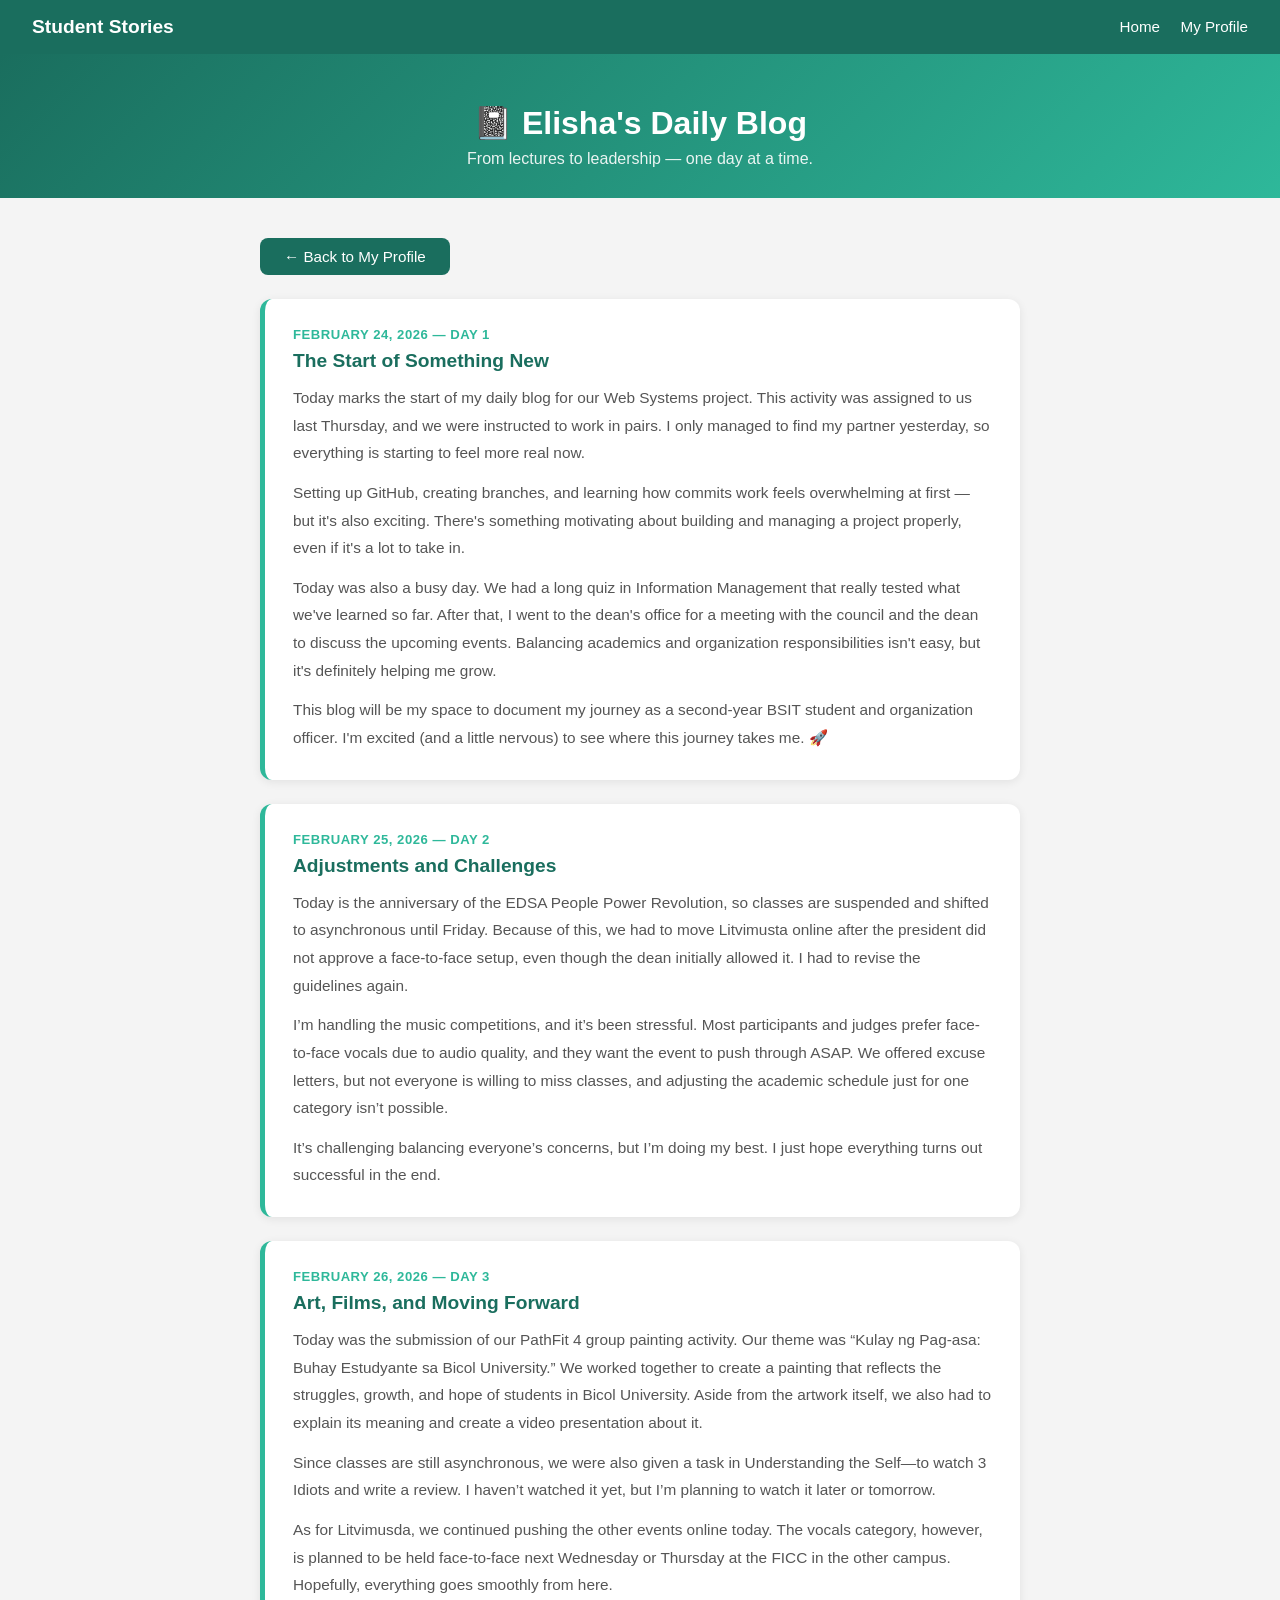
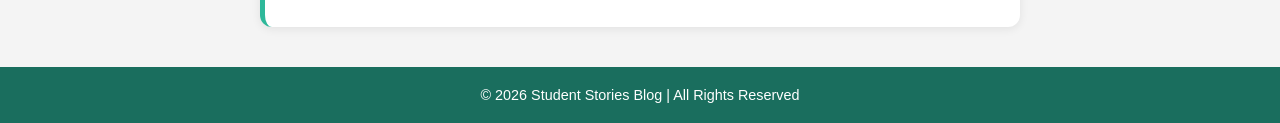
==== blog.html @ 9746ba81 "Update blog.html" ====
<!DOCTYPE html>
<html lang="en">
<head>
    <meta charset="UTF-8">
    <title>Elisha's Daily Blog</title>
    <meta name="viewport" content="width=device-width, initial-scale=1.0">
    <link rel="stylesheet" href="style.css">
    <style>
        * { box-sizing: border-box; margin: 0; padding: 0; }
        body { font-family: 'Segoe UI', sans-serif; background: #f4f4f4; color: #333; }

        header {
            background: #1a6e5e;
            color: white;
            display: flex;
            justify-content: space-between;
            align-items: center;
            padding: 16px 32px;
        }
        header .logo { font-weight: bold; font-size: 1.2rem; }
        header nav a { color: white; text-decoration: none; font-size: 0.95rem; margin-left: 16px; }

        .blog-hero {
            background: linear-gradient(135deg, #1a6e5e, #2eb89a);
            color: white;
            text-align: center;
            padding: 50px 20px 30px;
        }
        .blog-hero h1 { font-size: 2rem; margin-bottom: 8px; }
        .blog-hero p { font-size: 1rem; opacity: 0.9; }

        .blog-content {
            max-width: 800px;
            margin: 40px auto;
            padding: 0 20px;
        }

        .back-btn {
            display: inline-block;
            margin-bottom: 24px;
            background: #1a6e5e;
            color: white;
            padding: 10px 24px;
            border-radius: 8px;
            text-decoration: none;
            font-size: 0.95rem;
        }
        .back-btn:hover { background: #2eb89a; }

        .entry {
            background: white;
            border-radius: 12px;
            padding: 28px;
            margin-bottom: 24px;
            box-shadow: 0 2px 10px rgba(0,0,0,0.08);
            border-left: 5px solid #2eb89a;
        }
        .entry-date {
            font-size: 0.82rem;
            color: #2eb89a;
            font-weight: 600;
            text-transform: uppercase;
            letter-spacing: 0.5px;
            margin-bottom: 8px;
        }
        .entry h2 {
            font-size: 1.2rem;
            color: #1a6e5e;
            margin-bottom: 12px;
        }
        .entry p {
            color: #555;
            line-height: 1.8;
            font-size: 0.96rem;
            margin-bottom: 12px;
        }
        .entry p:last-child { margin-bottom: 0; }

        footer {
            background: #1a6e5e;
            color: white;
            text-align: center;
            padding: 20px;
            font-size: 0.9rem;
            margin-top: 40px;
        }
    </style>
</head>
<body>

    <header>
        <div class="logo">Student Stories</div>
        <nav>
            <a href="index.html">Home</a>
            <a href="student2.html">My Profile</a>
        </nav>
    </header>

    <section class="blog-hero">
        <h1>📓 Elisha's Daily Blog</h1>
        <p>From lectures to leadership — one day at a time.</p>
    </section>

    <div class="blog-content">

        <a href="student2.html" class="back-btn">← Back to My Profile</a>

        <!-- Entry 1 -->
        <div class="entry">
            <div class="entry-date">February 24, 2026 — Day 1</div>
            <h2>The Start of Something New</h2>
            <p>Today marks the start of my daily blog for our Web Systems project. This activity was assigned to us last Thursday, and we were instructed to work in pairs. I only managed to find my partner yesterday, so everything is starting to feel more real now.</p>
            <p>Setting up GitHub, creating branches, and learning how commits work feels overwhelming at first — but it's also exciting. There's something motivating about building and managing a project properly, even if it's a lot to take in.</p>
            <p>Today was also a busy day. We had a long quiz in Information Management that really tested what we've learned so far. After that, I went to the dean's office for a meeting with the council and the dean to discuss the upcoming events. Balancing academics and organization responsibilities isn't easy, but it's definitely helping me grow.</p>
            <p>This blog will be my space to document my journey as a second-year BSIT student and organization officer. I'm excited (and a little nervous) to see where this journey takes me. 🚀</p>
        </div>

        <!-- Entry 2 -->
        <div class="entry">
            <div class="entry-date">February 25, 2026 — Day 2</div>
            <h2>Adjustments and Challenges</h2>
            <p>Today is the anniversary of the EDSA People Power Revolution, so classes are suspended and shifted to asynchronous until Friday. Because of this, we had to move Litvimusta online after the president did not approve a face-to-face setup, even though the dean initially allowed it. I had to revise the guidelines again.</p>
            <p>I’m handling the music competitions, and it’s been stressful. Most participants and judges prefer face-to-face vocals due to audio quality, and they want the event to push through ASAP. We offered excuse letters, but not everyone is willing to miss classes, and adjusting the academic schedule just for one category isn’t possible.</p>
            <p>It’s challenging balancing everyone’s concerns, but I’m doing my best. I just hope everything turns out successful in the end.</p>
        </div>

        <!-- Entry 3 -->
        <div class="entry">
            <div class="entry-date">February 26, 2026 — Day 3</div>
            <h2>Art, Films, and Moving Forward</h2>
            <p>Today was the submission of our PathFit 4 group painting activity. Our theme was “Kulay ng Pag-asa: Buhay Estudyante sa Bicol University.” We worked together to create a painting that reflects the struggles, growth, and hope of students in Bicol University. Aside from the artwork itself, we also had to explain its meaning and create a video presentation about it.</p>
            <p>Since classes are still asynchronous, we were also given a task in Understanding the Self—to watch 3 Idiots and write a review. I haven’t watched it yet, but I’m planning to watch it later or tomorrow.</p>
            <p>As for Litvimusda, we continued pushing the other events online today. The vocals category, however, is planned to be held face-to-face next Wednesday or Thursday at the FICC in the other campus. Hopefully, everything goes smoothly from here.</p>
        </div>
    </div>

    <footer>
        <p>© 2026 Student Stories Blog | All Rights Reserved</p>
    </footer>

</body>
</html>
---- style.css ----
* {
    margin: 0;
    padding: 0;
    box-sizing: border-box;
}

body {
    font-family: 'Segoe UI', sans-serif;
    background: #f5f7fa;
    color: #333;
}

/* Header */
header {
    background: #0f766e;
    color: white;
    display: flex;
    justify-content: space-between;
    align-items: center;
    padding: 15px 8%;
}

.logo {
    font-size: 20px;
    font-weight: bold;
}

nav a {
    color: white;
    text-decoration: none;
    margin-left: 20px;
}

/* Hero */
.hero {
    background: linear-gradient(to right, #0f766e, #14b8a6);
    color: white;
    text-align: center;
    padding: 80px 20px;
}

.hero h1 {
    font-size: 40px;
    margin-bottom: 15px;
}

/* Cards */
.cards {
    display: flex;
    justify-content: center;
    gap: 30px;
    padding: 50px 8%;
    flex-wrap: wrap;
}

.card {
    background: white;
    width: 320px;
    border-radius: 10px;
    overflow: hidden;
    box-shadow: 0 5px 15px rgba(0,0,0,0.1);
    transition: 0.3s;
}

.card:hover {
    transform: translateY(-5px);
}

.card img {
    width: 100%;
    height: 200px;
    object-fit: cover;
}

.card-content {
    padding: 20px;
}

.card-content h2 {
    font-size: 18px;
    margin-bottom: 10px;
}

.card-content p {
    font-size: 14px;
    margin-bottom: 15px;
}

.btn {
    display: inline-block;
    padding: 8px 15px;
    background: #0f766e;
    color: white;
    text-decoration: none;
    border-radius: 5px;
}

/* Blog Page */
.blog {
    max-width: 800px;
    margin: 50px auto;
    padding: 20px;
}

.blog-image {
    width: 100%;
    border-radius: 10px;
    margin-bottom: 20px;
}

.blog h1 {
    margin-bottom: 10px;
}

.date {
    color: gray;
    font-size: 14px;
    margin-bottom: 20px;
}

/* Footer */
footer {
    text-align: center;
    padding: 20px;
    background: #0f766e;
    color: white;
    margin-top: 50px;
}

/* Responsive */
@media (max-width: 768px) {

    header {
        flex-direction: column;
        text-align: center;
    }

    .hero h1 {
        font-size: 28px;
    }

    .cards {
        flex-direction: column;
        align-items: center;
    }

    .card {
        width: 90%;
    }
}
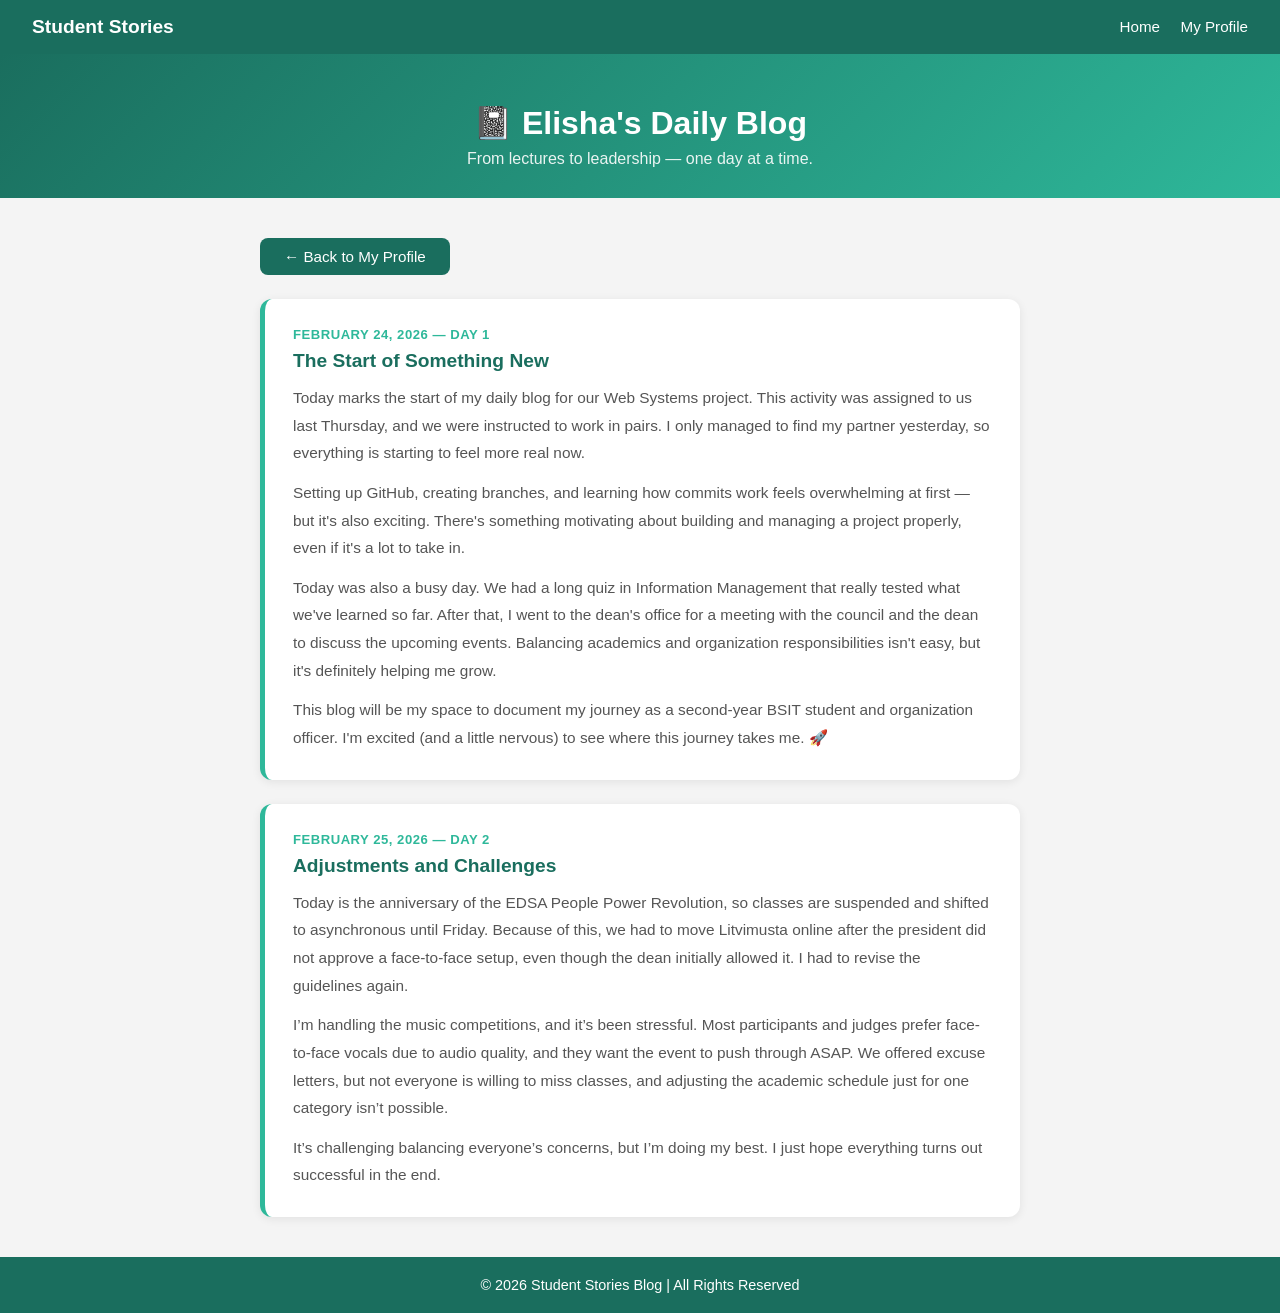
==== commit 8fdee4a0: "Update blog.html" ====
--- a/blog.html
+++ b/blog.html
@@ -124,14 +124,6 @@
             <p>It’s challenging balancing everyone’s concerns, but I’m doing my best. I just hope everything turns out successful in the end.</p>
         </div>
 
-        <!-- Entry 3 -->
-        <div class="entry">
-            <div class="entry-date">February 26, 2026 — Day 3</div>
-            <h2>Art, Films, and Moving Forward</h2>
-            <p>Today was the submission of our PathFit 4 group painting activity. Our theme was “Kulay ng Pag-asa: Buhay Estudyante sa Bicol University.” We worked together to create a painting that reflects the struggles, growth, and hope of students in Bicol University. Aside from the artwork itself, we also had to explain its meaning and create a video presentation about it.</p>
-            <p>Since classes are still asynchronous, we were also given a task in Understanding the Self—to watch 3 Idiots and write a review. I haven’t watched it yet, but I’m planning to watch it later or tomorrow.</p>
-            <p>As for Litvimusda, we continued pushing the other events online today. The vocals category, however, is planned to be held face-to-face next Wednesday or Thursday at the FICC in the other campus. Hopefully, everything goes smoothly from here.</p>
-        </div>
     </div>
 
     <footer>
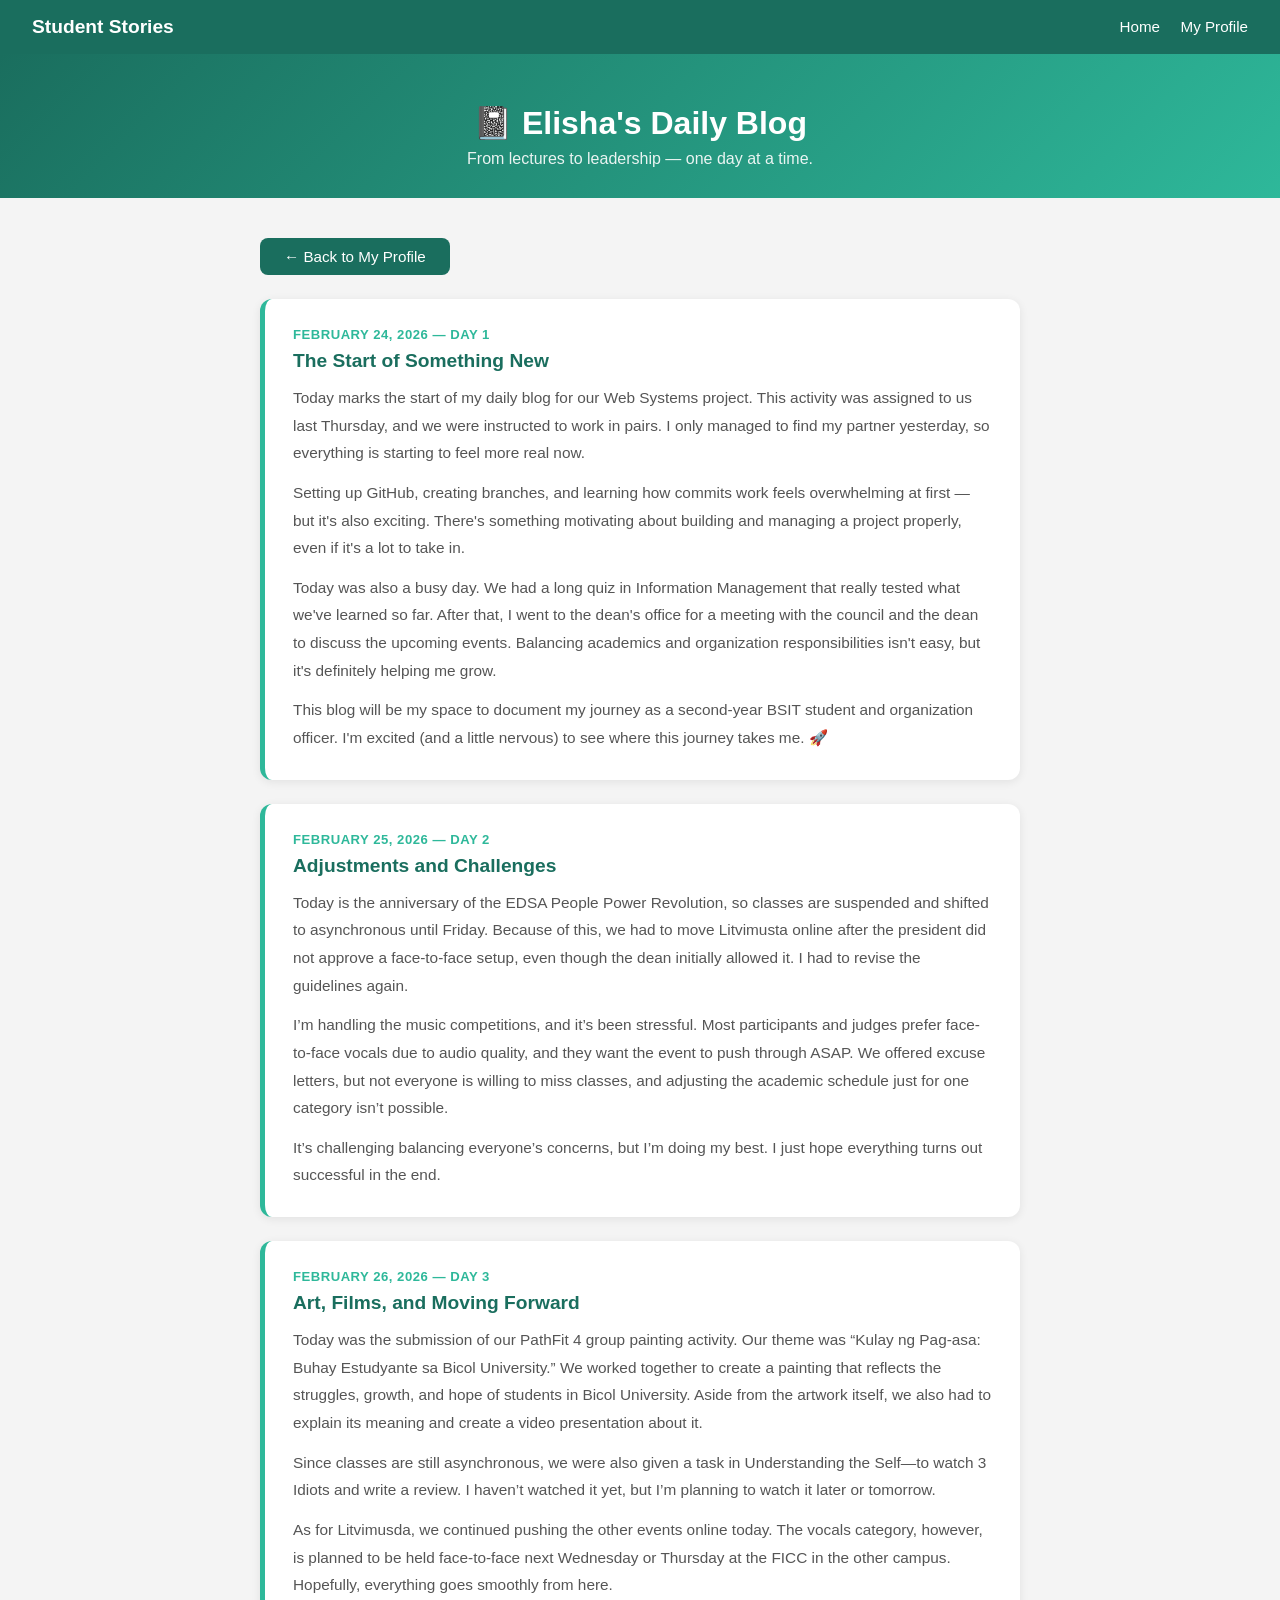
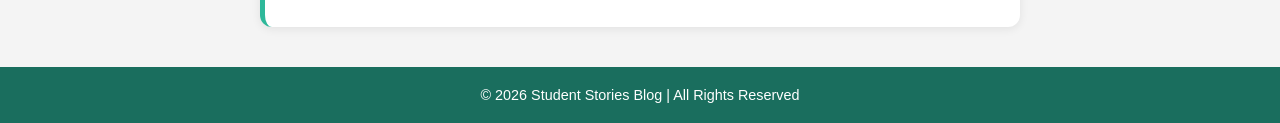
==== commit 89be558e: "Day 3 blog entry - February 26" ====
--- a/blog.html
+++ b/blog.html
@@ -124,6 +124,14 @@
             <p>It’s challenging balancing everyone’s concerns, but I’m doing my best. I just hope everything turns out successful in the end.</p>
         </div>
 
+        <!-- Entry 3 -->
+        <div class="entry">
+            <div class="entry-date">February 26, 2026 — Day 3</div>
+            <h2>Art, Films, and Moving Forward</h2>
+            <p>Today was the submission of our PathFit 4 group painting activity. Our theme was “Kulay ng Pag-asa: Buhay Estudyante sa Bicol University.” We worked together to create a painting that reflects the struggles, growth, and hope of students in Bicol University. Aside from the artwork itself, we also had to explain its meaning and create a video presentation about it.</p>
+            <p>Since classes are still asynchronous, we were also given a task in Understanding the Self—to watch 3 Idiots and write a review. I haven’t watched it yet, but I’m planning to watch it later or tomorrow.</p>
+            <p>As for Litvimusda, we continued pushing the other events online today. The vocals category, however, is planned to be held face-to-face next Wednesday or Thursday at the FICC in the other campus. Hopefully, everything goes smoothly from here.</p>
+        </div>
     </div>
 
     <footer>
@@ -131,4 +139,4 @@
     </footer>
 
 </body>
-</html>
+</html>
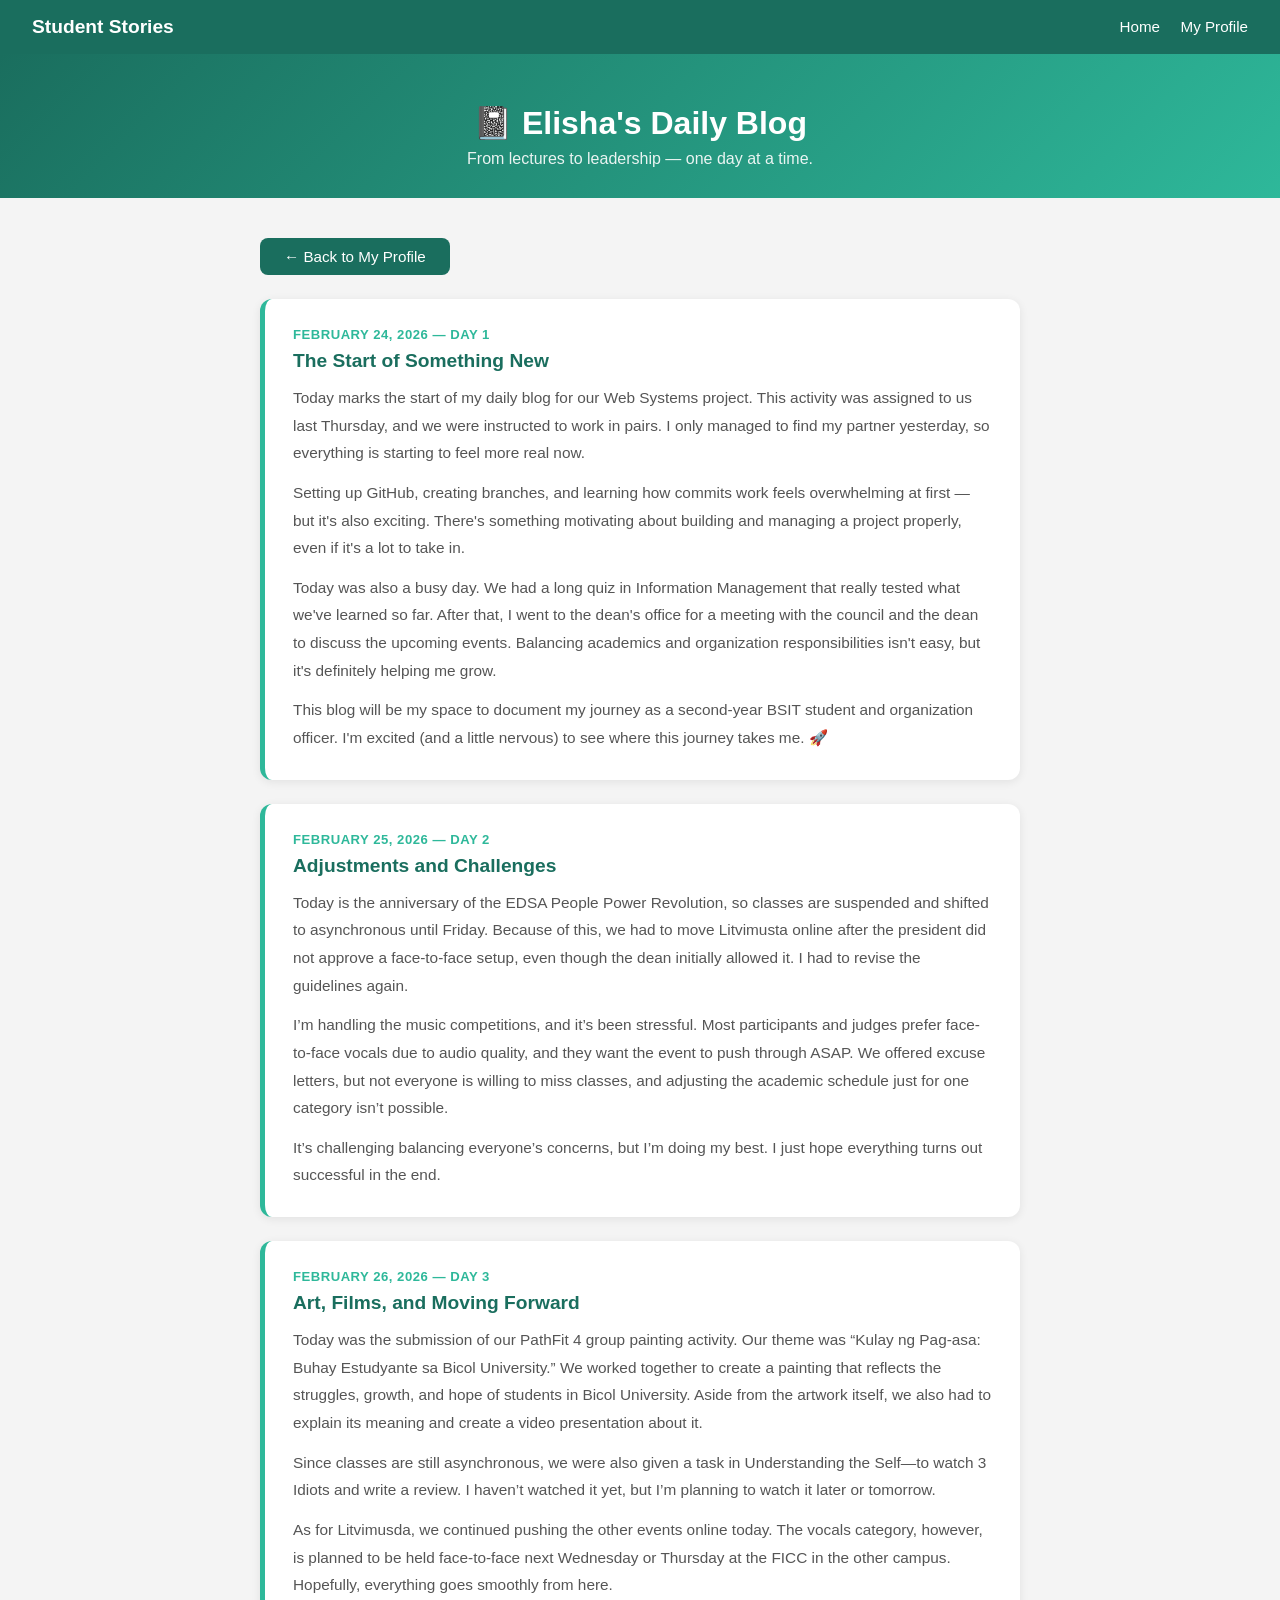
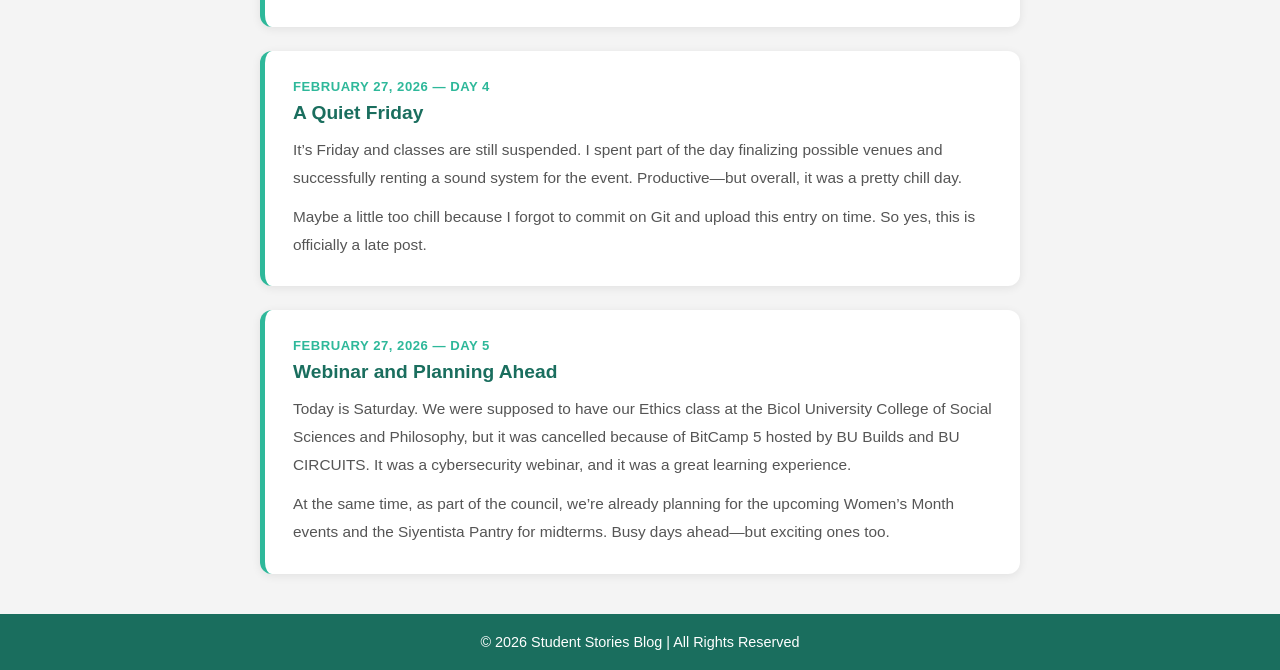
==== commit 7003d769: "Day 5 blog entry - February 28" ====
--- a/blog.html
+++ b/blog.html
@@ -114,7 +114,7 @@
             <p>Today was also a busy day. We had a long quiz in Information Management that really tested what we've learned so far. After that, I went to the dean's office for a meeting with the council and the dean to discuss the upcoming events. Balancing academics and organization responsibilities isn't easy, but it's definitely helping me grow.</p>
             <p>This blog will be my space to document my journey as a second-year BSIT student and organization officer. I'm excited (and a little nervous) to see where this journey takes me. 🚀</p>
         </div>
-
+        
         <!-- Entry 2 -->
         <div class="entry">
             <div class="entry-date">February 25, 2026 — Day 2</div>
@@ -132,6 +132,22 @@
             <p>Since classes are still asynchronous, we were also given a task in Understanding the Self—to watch 3 Idiots and write a review. I haven’t watched it yet, but I’m planning to watch it later or tomorrow.</p>
             <p>As for Litvimusda, we continued pushing the other events online today. The vocals category, however, is planned to be held face-to-face next Wednesday or Thursday at the FICC in the other campus. Hopefully, everything goes smoothly from here.</p>
         </div>
+
+        <!-- Entry 4 -->
+        <div class="entry">
+            <div class="entry-date">February 27, 2026 — Day 4</div>
+            <h2>A Quiet Friday</h2>
+            <p>It’s Friday and classes are still suspended. I spent part of the day finalizing possible venues and successfully renting a sound system for the event. Productive—but overall, it was a pretty chill day.</p>
+            <p>Maybe a little too chill because I forgot to commit on Git and upload this entry on time. So yes, this is officially a late post.</p>
+        </div>
+
+             <!-- Entry 5 -->
+        <div class="entry">
+            <div class="entry-date">February 27, 2026 — Day 5</div>
+            <h2>Webinar and Planning Ahead</h2>
+            <p>Today is Saturday. We were supposed to have our Ethics class at the Bicol University College of Social Sciences and Philosophy, but it was cancelled because of BitCamp 5 hosted by BU Builds and BU CIRCUITS. It was a cybersecurity webinar, and it was a great learning experience.</p>
+            <p>At the same time, as part of the council, we’re already planning for the upcoming Women’s Month events and the Siyentista Pantry for midterms. Busy days ahead—but exciting ones too.</p>
+        </div>
     </div>
 
     <footer>
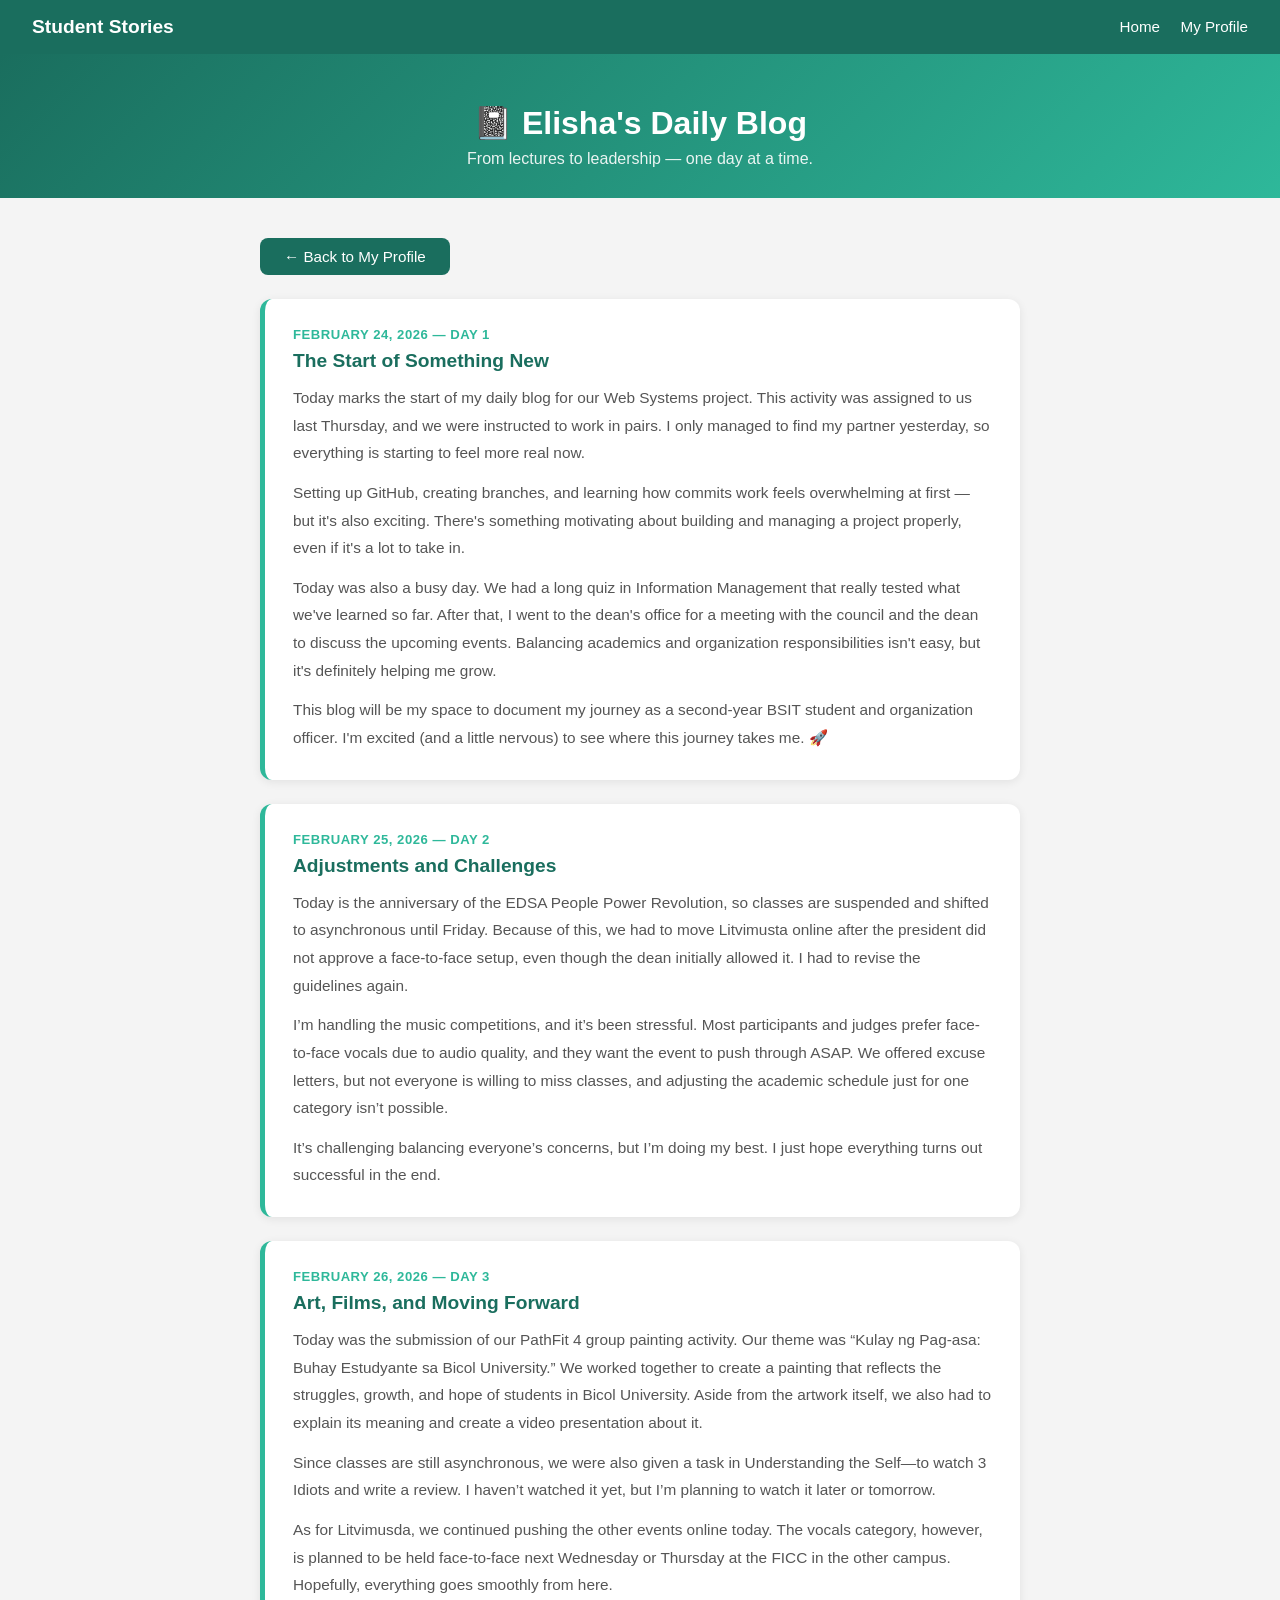
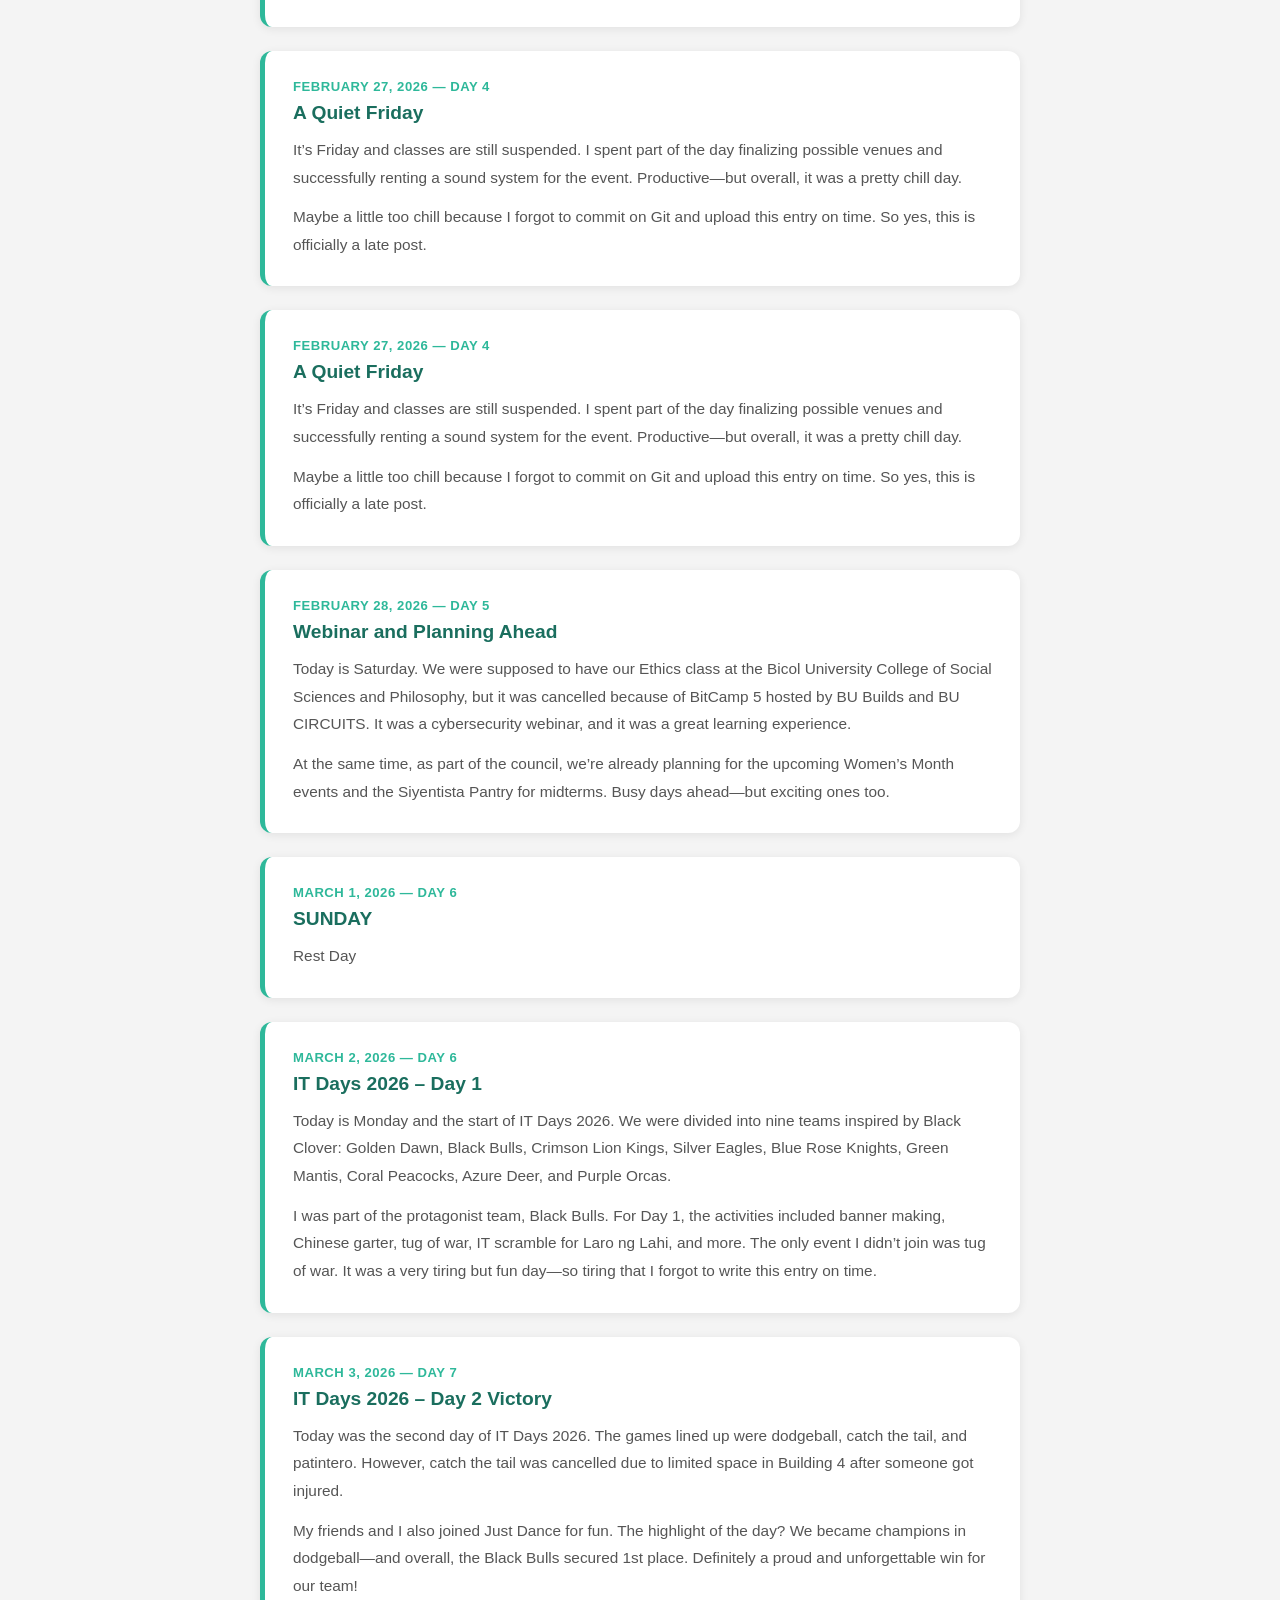
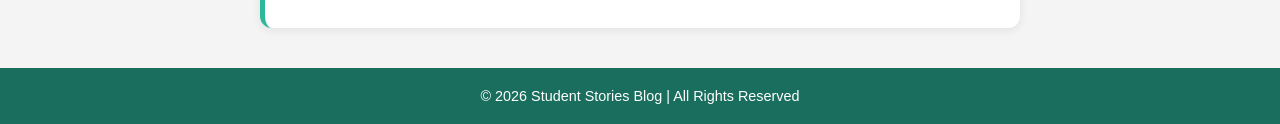
==== commit 393f4a13: "Day 6-7 blog entry - March 2-3" ====
--- a/blog.html
+++ b/blog.html
@@ -141,12 +141,43 @@
             <p>Maybe a little too chill because I forgot to commit on Git and upload this entry on time. So yes, this is officially a late post.</p>
         </div>
 
-             <!-- Entry 5 -->
+        <!-- Entry 4 -->
         <div class="entry">
-            <div class="entry-date">February 27, 2026 — Day 5</div>
+            <div class="entry-date">February 27, 2026 — Day 4</div>
+            <h2>A Quiet Friday</h2>
+            <p>It’s Friday and classes are still suspended. I spent part of the day finalizing possible venues and successfully renting a sound system for the event. Productive—but overall, it was a pretty chill day.</p>
+            <p>Maybe a little too chill because I forgot to commit on Git and upload this entry on time. So yes, this is officially a late post.</p>
+        </div>
+
+        <!-- Entry 5 -->
+        <div class="entry">
+            <div class="entry-date">February 28, 2026 — Day 5</div>
             <h2>Webinar and Planning Ahead</h2>
             <p>Today is Saturday. We were supposed to have our Ethics class at the Bicol University College of Social Sciences and Philosophy, but it was cancelled because of BitCamp 5 hosted by BU Builds and BU CIRCUITS. It was a cybersecurity webinar, and it was a great learning experience.</p>
             <p>At the same time, as part of the council, we’re already planning for the upcoming Women’s Month events and the Siyentista Pantry for midterms. Busy days ahead—but exciting ones too.</p>
+        </div>
+
+        <!-- No Entry -->
+        <div class="entry">
+            <div class="entry-date">March 1, 2026 — Day 6</div>
+            <h2>SUNDAY</h2>
+            <p>Rest Day</p>
+        </div>
+        
+        <!-- Entry 6 -->
+        <div class="entry">
+            <div class="entry-date">March 2, 2026 — Day 6</div>
+            <h2>IT Days 2026 – Day 1</h2>
+            <p>Today is Monday and the start of IT Days 2026. We were divided into nine teams inspired by Black Clover: Golden Dawn, Black Bulls, Crimson Lion Kings, Silver Eagles, Blue Rose Knights, Green Mantis, Coral Peacocks, Azure Deer, and Purple Orcas.</p>
+            <p>I was part of the protagonist team, Black Bulls. For Day 1, the activities included banner making, Chinese garter, tug of war, IT scramble for Laro ng Lahi, and more. The only event I didn’t join was tug of war. It was a very tiring but fun day—so tiring that I forgot to write this entry on time.</p>
+        </div>
+
+        <!-- Entry 7 -->
+        <div class="entry">
+            <div class="entry-date">March 3, 2026 — Day 7</div>
+            <h2>IT Days 2026 – Day 2 Victory</h2>
+            <p>Today was the second day of IT Days 2026. The games lined up were dodgeball, catch the tail, and patintero. However, catch the tail was cancelled due to limited space in Building 4 after someone got injured.</p>
+            <p>My friends and I also joined Just Dance for fun. The highlight of the day? We became champions in dodgeball—and overall, the Black Bulls secured 1st place. Definitely a proud and unforgettable win for our team!</p>
         </div>
     </div>
 
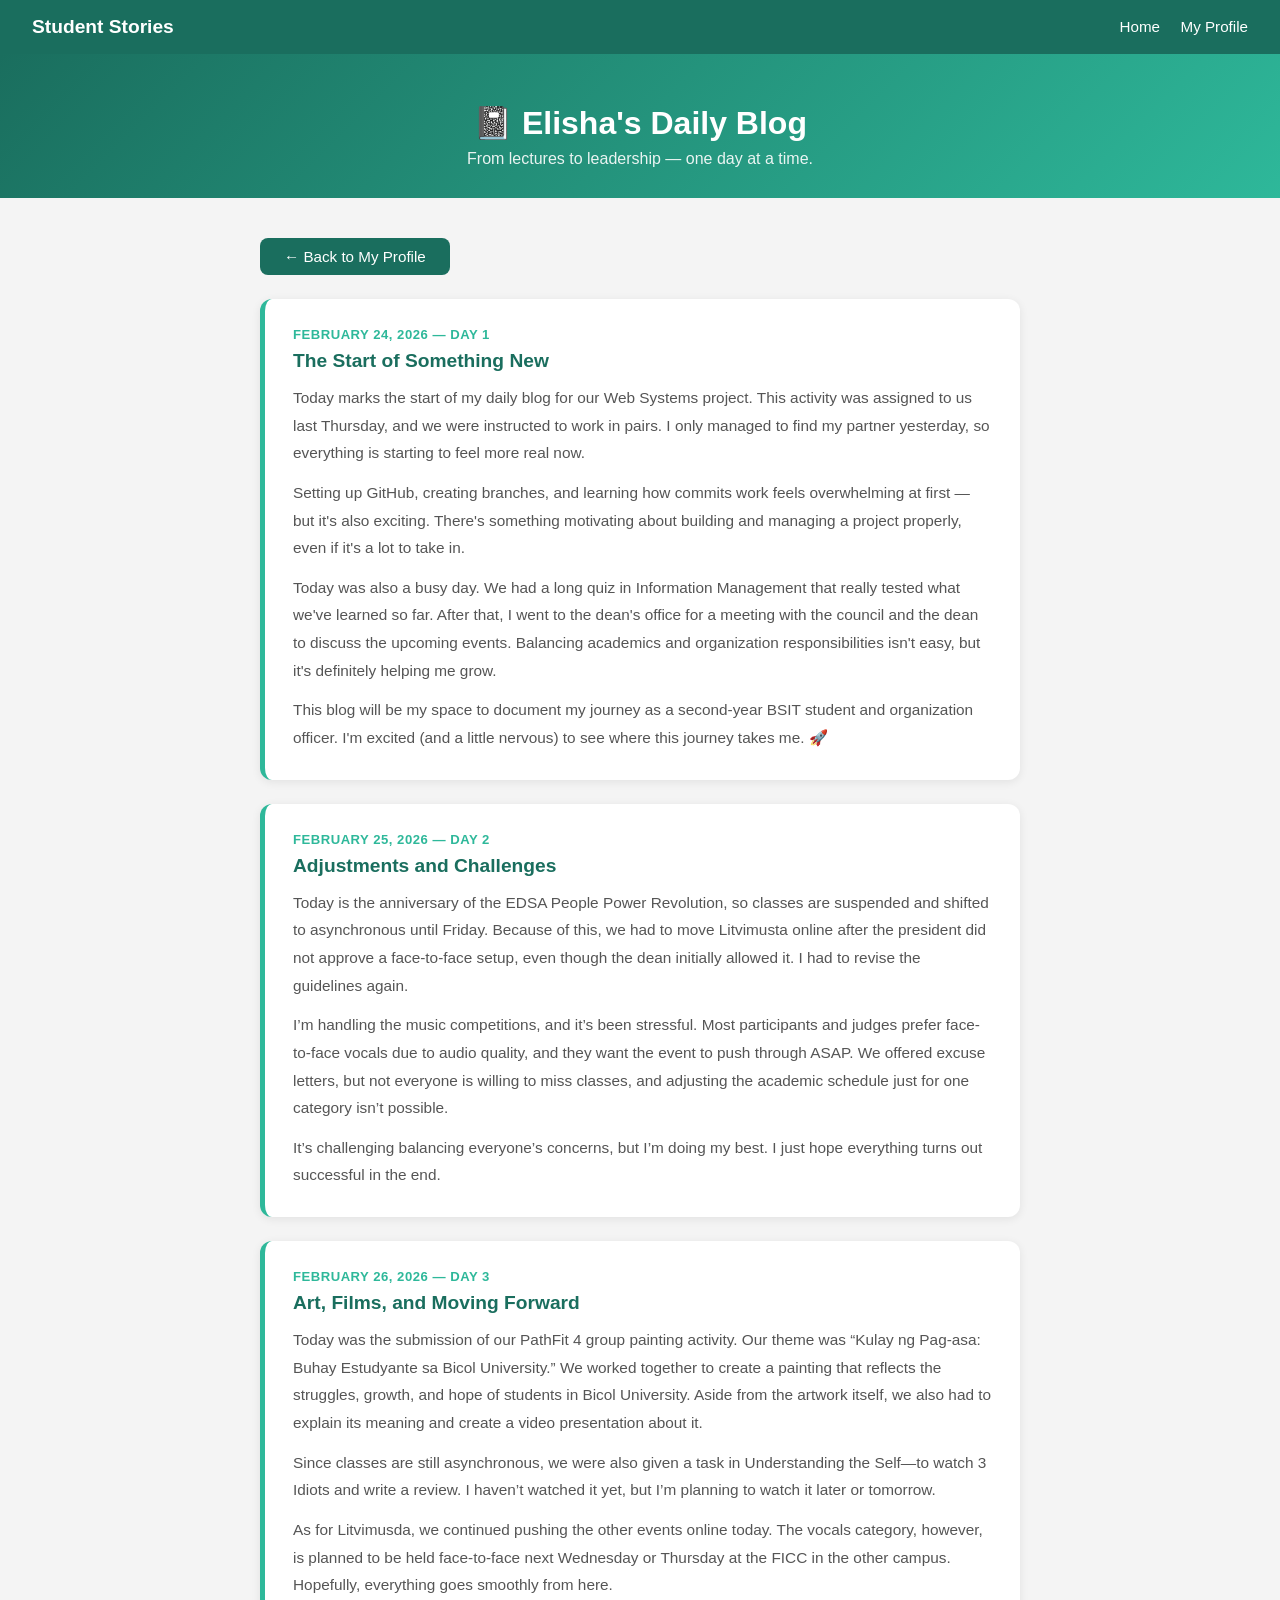
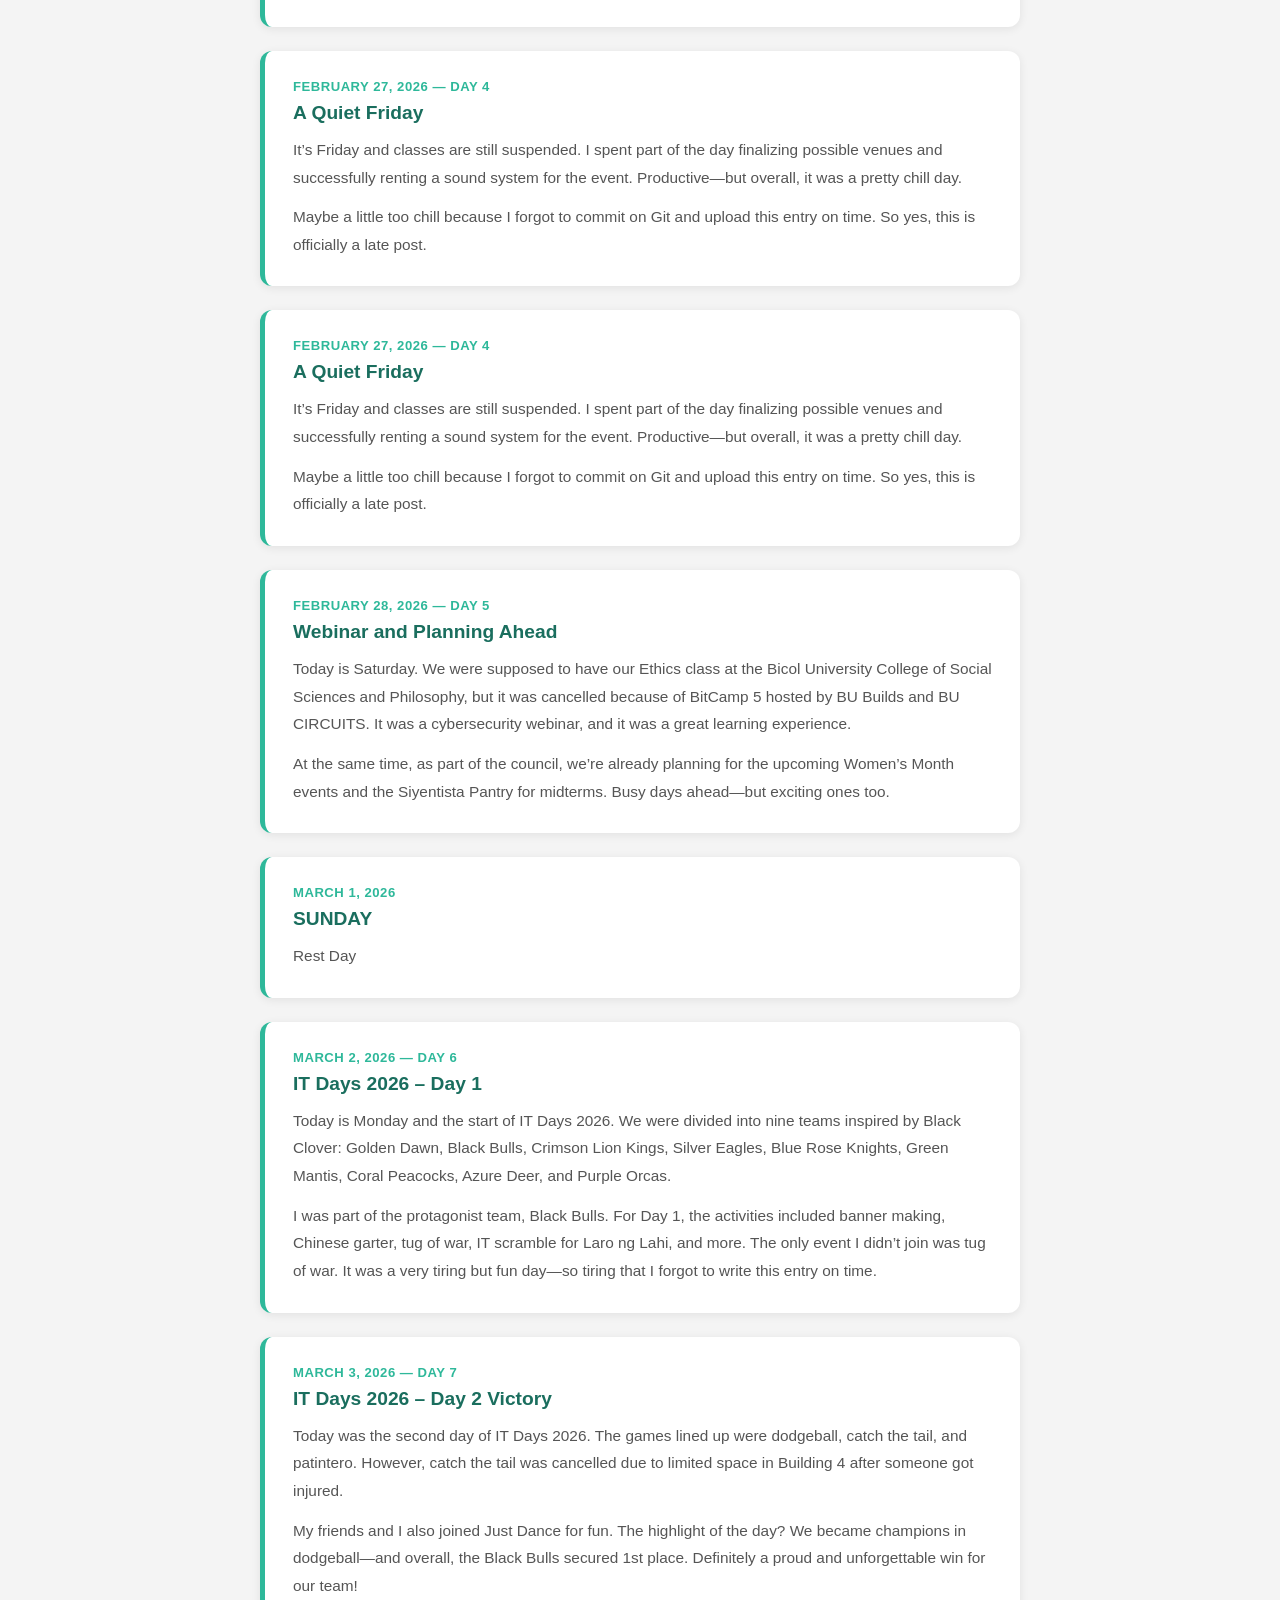
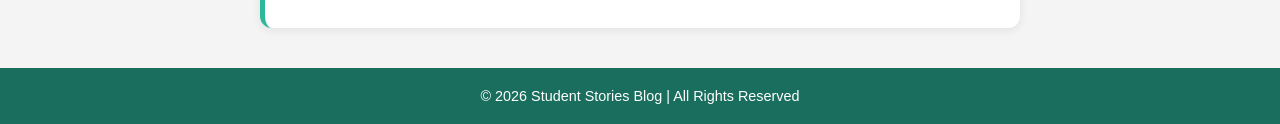
==== commit 7726ae6d: "Day 6 blog entry - March 1" ====
--- a/blog.html
+++ b/blog.html
@@ -159,7 +159,7 @@
 
         <!-- No Entry -->
         <div class="entry">
-            <div class="entry-date">March 1, 2026 — Day 6</div>
+            <div class="entry-date">March 1, 2026</div>
             <h2>SUNDAY</h2>
             <p>Rest Day</p>
         </div>
